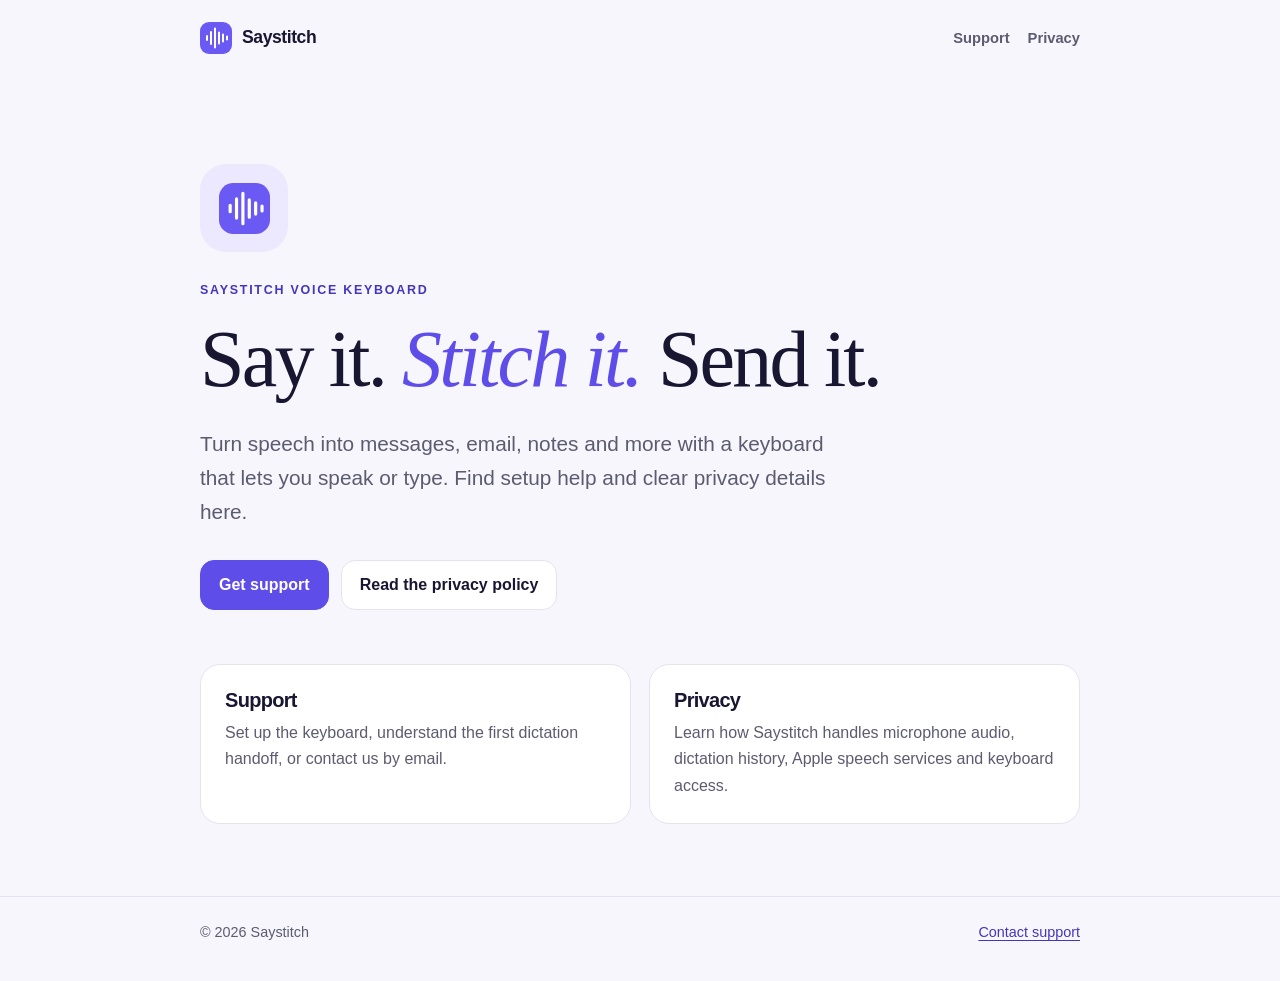
==== index.html @ cceb6fa2 "Add Saystitch support and privacy pages" ====
<!doctype html>
<html lang="en">
<head>
  <meta charset="utf-8">
  <meta name="viewport" content="width=device-width, initial-scale=1">
  <meta name="description" content="Saystitch support and privacy information for the voice keyboard.">
  <meta name="theme-color" content="#f7f6fc">
  <title>Saystitch — Support and Privacy</title>
  <link rel="icon" href="assets/waveform.svg" type="image/svg+xml">
  <link rel="stylesheet" href="assets/style.css">
</head>
<body>
  <header class="shell topbar">
    <a class="brand" href="index.html"><img src="assets/waveform.svg" alt=""><span>Saystitch</span></a>
    <nav class="nav" aria-label="Main navigation">
      <a href="support.html">Support</a>
      <a href="privacy.html">Privacy</a>
    </nav>
  </header>
  <main class="shell">
    <section class="hero" aria-labelledby="page-title">
      <div class="hero-mark"><img src="assets/waveform.svg" alt=""></div>
      <p class="eyebrow">Saystitch voice keyboard</p>
      <h1 id="page-title">Say it. <em>Stitch it.</em> Send it.</h1>
      <p class="lede">Turn speech into messages, email, notes and more with a keyboard that lets you speak or type. Find setup help and clear privacy details here.</p>
      <div class="actions">
        <a class="button primary" href="support.html">Get support</a>
        <a class="button" href="privacy.html">Read the privacy policy</a>
      </div>
    </section>
    <section class="grid" aria-label="Information">
      <a class="card" href="support.html">
        <h2>Support</h2>
        <p>Set up the keyboard, understand the first dictation handoff, or contact us by email.</p>
      </a>
      <a class="card" href="privacy.html">
        <h2>Privacy</h2>
        <p>Learn how Saystitch handles microphone audio, dictation history, Apple speech services and keyboard access.</p>
      </a>
    </section>
  </main>
  <footer class="footer"><div class="shell footer-inner"><p>© 2026 Saystitch</p><p><a href="mailto:mohsalahnassar@gmail.com">Contact support</a></p></div></footer>
</body>
</html>
---- assets/style.css ----
:root {
  color-scheme: light;
  --ink: #191631;
  --muted: #5d5b70;
  --violet: #5e4de8;
  --violet-dark: #4336bd;
  --lavender: #ece9ff;
  --paper: #f7f6fc;
  --line: #e5e3ef;
  font-family: -apple-system, BlinkMacSystemFont, "Segoe UI", sans-serif;
  font-synthesis: none;
  text-rendering: optimizeLegibility;
}

* { box-sizing: border-box; }
html { scroll-behavior: smooth; }
body { margin: 0; background: var(--paper); color: var(--ink); line-height: 1.65; }
a { color: var(--violet-dark); text-underline-offset: 0.18em; }
a:hover { color: var(--violet); }
a:focus-visible { outline: 3px solid var(--violet); outline-offset: 3px; border-radius: 4px; }
.shell { width: min(100% - 40px, 880px); margin-inline: auto; }
.topbar { display: flex; align-items: center; justify-content: space-between; gap: 24px; padding-block: 22px; }
.brand { display: inline-flex; align-items: center; gap: 10px; color: var(--ink); text-decoration: none; font-size: 1.1rem; font-weight: 700; letter-spacing: -0.025em; }
.brand img { width: 32px; height: 32px; }
.nav { display: flex; flex-wrap: wrap; gap: 18px; font-size: 0.92rem; font-weight: 600; }
.nav a { color: var(--muted); text-decoration: none; }
.nav a:hover, .nav a[aria-current="page"] { color: var(--violet-dark); }
.hero { padding: clamp(48px, 9vw, 88px) 0 46px; }
.eyebrow { margin: 0 0 12px; color: var(--violet-dark); font-size: 0.78rem; font-weight: 750; letter-spacing: 0.14em; text-transform: uppercase; }
h1, h2, h3 { line-height: 1.15; letter-spacing: -0.035em; }
h1 { max-width: 760px; margin: 0; font-family: Georgia, "Times New Roman", serif; font-size: clamp(2.7rem, 7vw, 5rem); font-weight: 500; }
h1 em { color: var(--violet); font-weight: 400; }
.lede { max-width: 660px; margin: 22px 0 0; color: var(--muted); font-size: clamp(1.1rem, 2.5vw, 1.3rem); }
.hero-mark { display: flex; align-items: center; justify-content: center; width: 88px; height: 88px; margin-bottom: 28px; border-radius: 26px; background: var(--lavender); }
.hero-mark img { width: 51px; height: 51px; }
.actions { display: flex; flex-wrap: wrap; gap: 12px; margin-top: 30px; }
.button { display: inline-flex; align-items: center; justify-content: center; min-height: 48px; padding: 11px 18px; border: 1px solid var(--line); border-radius: 14px; background: white; color: var(--ink); font-weight: 650; text-decoration: none; }
.button.primary { border-color: var(--violet); background: var(--violet); color: white; }
.button.primary:hover { background: var(--violet-dark); color: white; }
.grid { display: grid; grid-template-columns: repeat(2, minmax(0, 1fr)); gap: 18px; padding: 8px 0 72px; }
.card { display: block; padding: 24px; border: 1px solid var(--line); border-radius: 20px; background: white; color: inherit; text-decoration: none; transition: transform 160ms ease, border-color 160ms ease; }
.card:hover { transform: translateY(-2px); border-color: #c8c2fc; }
.card h2 { margin: 0 0 8px; font-size: 1.25rem; }
.card p { margin: 0; color: var(--muted); }
.content { max-width: 720px; padding: 30px 0 82px; }
.content h1 { font-size: clamp(2.5rem, 6vw, 4rem); }
.content h2 { margin: 42px 0 12px; font-size: 1.42rem; }
.content h3 { margin: 26px 0 8px; font-size: 1.08rem; }
.content p { margin: 12px 0; color: var(--muted); }
.content li { margin: 8px 0; color: var(--muted); }
.content strong { color: var(--ink); }
.notice { margin: 26px 0; padding: 18px 20px; border: 1px solid #dcd8ff; border-radius: 16px; background: var(--lavender); color: var(--ink); }
.notice p { margin: 0; color: inherit; }
.email { display: inline-block; margin-top: 5px; font-size: 1.1rem; font-weight: 650; }
.footer { border-top: 1px solid var(--line); padding: 24px 0 36px; color: var(--muted); font-size: 0.9rem; }
.footer-inner { display: flex; justify-content: space-between; gap: 20px; flex-wrap: wrap; }
.footer p { margin: 0; }
@media (max-width: 600px) {
  .shell { width: min(100% - 28px, 880px); }
  .topbar { align-items: flex-start; flex-direction: column; gap: 14px; }
  .grid { grid-template-columns: 1fr; padding-bottom: 52px; }
  .hero { padding-top: 42px; }
}
@media (prefers-reduced-motion: reduce) {
  html { scroll-behavior: auto; }
  *, *::before, *::after { transition-duration: 0.01ms !important; animation-duration: 0.01ms !important; animation-iteration-count: 1 !important; }
}
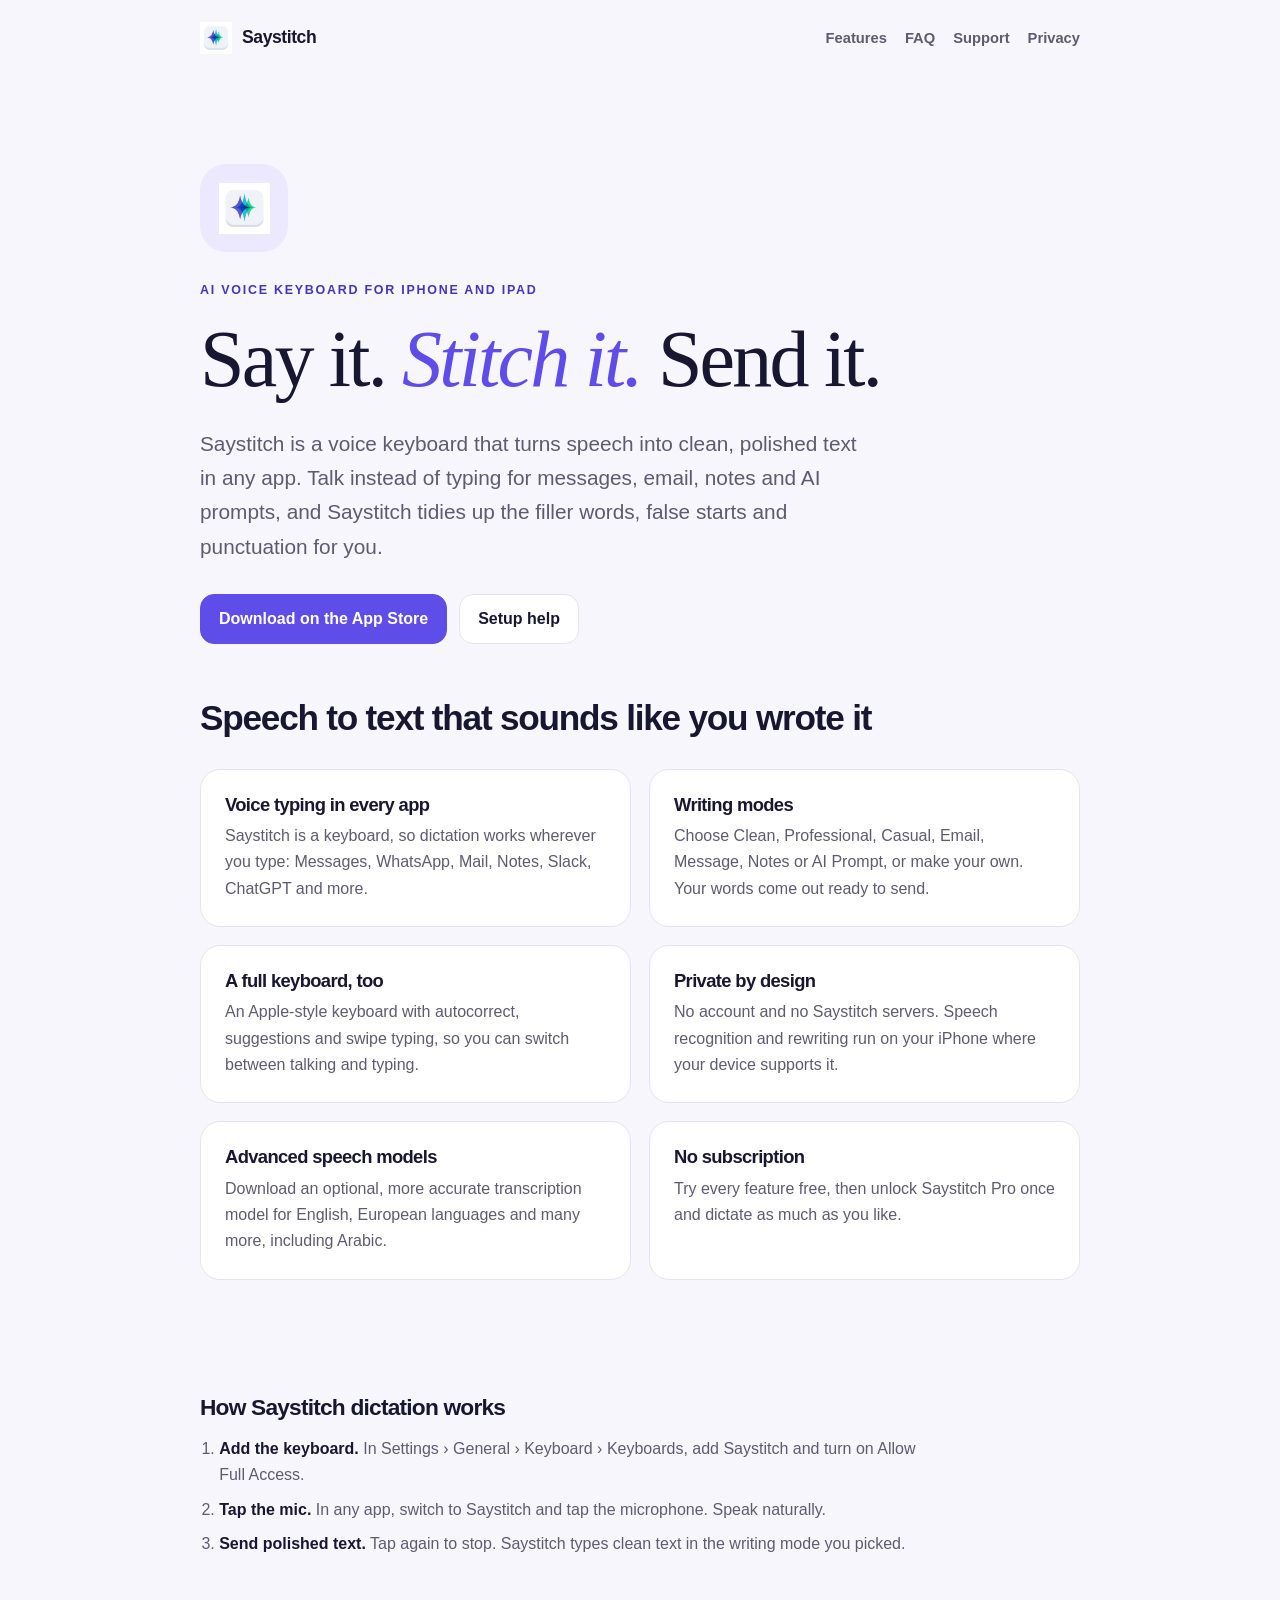
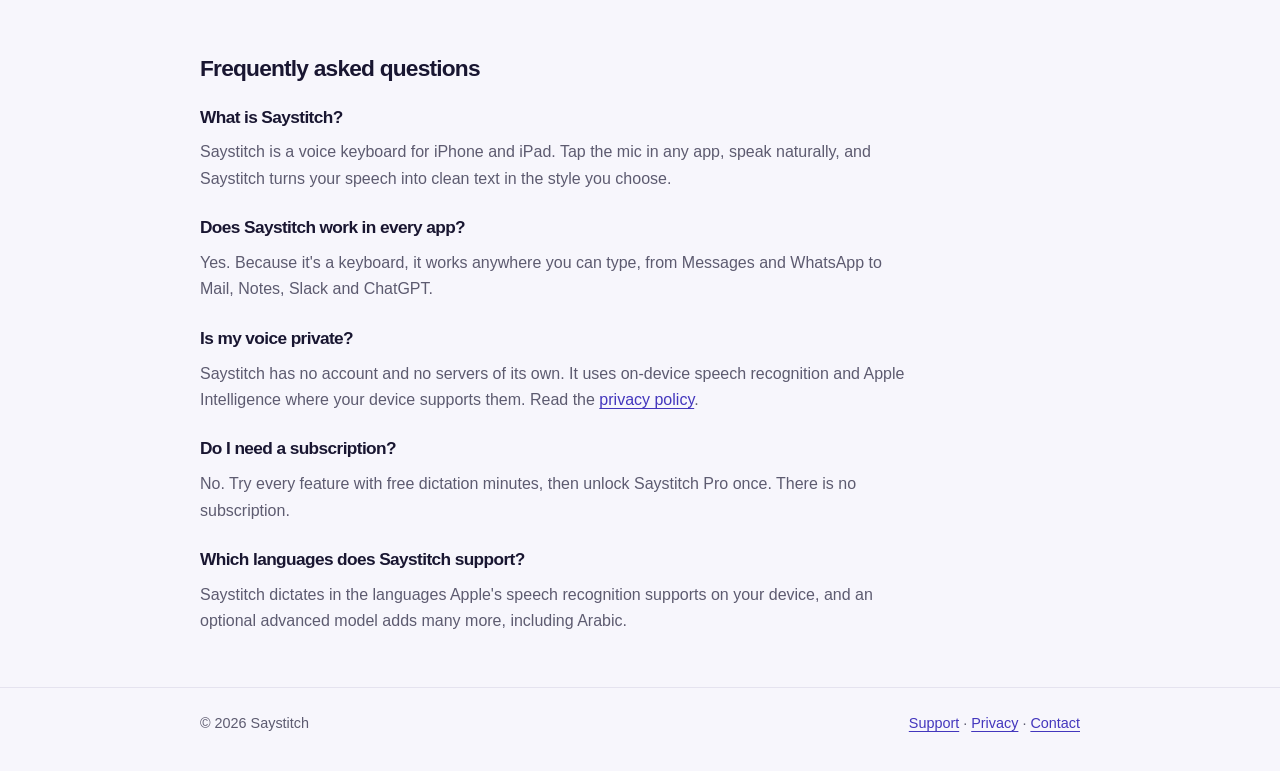
==== commit 32e01230: "SEO: landing page, meta and share tags, structured data, sitemap, new icon Co-Authored-By: Claude Op" ====
--- a/index.html
+++ b/index.html
@@ -3,42 +3,142 @@
 <head>
   <meta charset="utf-8">
   <meta name="viewport" content="width=device-width, initial-scale=1">
-  <meta name="description" content="Saystitch support and privacy information for the voice keyboard.">
+  <title>Saystitch – AI Voice Keyboard for iPhone: Speech to Text &amp; Dictation</title>
+  <meta name="description" content="Saystitch is an AI voice keyboard for iPhone and iPad. Dictate in any app and get clean, polished text: speech to text for messages, email, notes and AI prompts. Private, on-device, no subscription.">
+  <meta name="keywords" content="voice keyboard, AI keyboard, speech to text, dictation app, voice typing, voice to text iPhone, talk to text, transcribe, dictate, keyboard for iPhone">
+  <link rel="canonical" href="https://mohamedsalahnassar.github.io/saystitch-support-pages/">
+  <meta name="robots" content="index, follow">
   <meta name="theme-color" content="#f7f6fc">
-  <title>Saystitch — Support and Privacy</title>
-  <link rel="icon" href="assets/waveform.svg" type="image/svg+xml">
+  <meta name="apple-itunes-app" content="app-id=6834227107">
+
+  <meta property="og:type" content="website">
+  <meta property="og:site_name" content="Saystitch">
+  <meta property="og:title" content="Saystitch – AI Voice Keyboard: Speech to Text & Dictation">
+  <meta property="og:description" content="Speak in any app and send clean, polished text. A voice keyboard for iPhone and iPad with writing modes for messages, email, notes and AI prompts.">
+  <meta property="og:url" content="https://mohamedsalahnassar.github.io/saystitch-support-pages/">
+  <meta property="og:image" content="https://mohamedsalahnassar.github.io/saystitch-support-pages/assets/og-image.png">
+  <meta property="og:image:width" content="1200">
+  <meta property="og:image:height" content="630">
+  <meta name="twitter:card" content="summary_large_image">
+  <meta name="twitter:title" content="Saystitch – AI Voice Keyboard: Speech to Text & Dictation">
+  <meta name="twitter:description" content="Speak in any app and send clean, polished text. Voice typing for iPhone and iPad.">
+  <meta name="twitter:image" content="https://mohamedsalahnassar.github.io/saystitch-support-pages/assets/og-image.png">
+
+  <link rel="icon" href="assets/icon-180.png" type="image/png">
+  <link rel="apple-touch-icon" href="assets/icon-180.png">
   <link rel="stylesheet" href="assets/style.css">
+
+  <script type="application/ld+json">
+  {
+    "@context": "https://schema.org",
+    "@type": "MobileApplication",
+    "name": "Saystitch: AI Voice Keyboard",
+    "alternateName": "Saystitch",
+    "description": "AI voice keyboard for iPhone and iPad. Dictate in any app and get clean, polished text with speech to text, writing modes and private on-device processing.",
+    "operatingSystem": "iOS 26 or later",
+    "applicationCategory": "UtilitiesApplication",
+    "url": "https://mohamedsalahnassar.github.io/saystitch-support-pages/",
+    "downloadUrl": "https://apps.apple.com/app/id6834227107",
+    "installUrl": "https://apps.apple.com/app/id6834227107",
+    "image": "https://mohamedsalahnassar.github.io/saystitch-support-pages/assets/icon-512.png",
+    "offers": { "@type": "Offer", "price": "0", "priceCurrency": "USD", "description": "Free to try, with a one-time Saystitch Pro unlock." },
+    "author": { "@type": "Person", "name": "Mohamed Salah" }
+  }
+  </script>
+  <script type="application/ld+json">
+  {
+    "@context": "https://schema.org",
+    "@type": "FAQPage",
+    "mainEntity": [
+      { "@type": "Question", "name": "What is Saystitch?",
+        "acceptedAnswer": { "@type": "Answer", "text": "Saystitch is a voice keyboard for iPhone and iPad. Tap the mic in any app, speak naturally, and Saystitch turns your speech into clean text in the style you choose." } },
+      { "@type": "Question", "name": "Does Saystitch work in every app?",
+        "acceptedAnswer": { "@type": "Answer", "text": "Yes. Saystitch is a keyboard, so it works anywhere you can type: Messages, WhatsApp, Mail, Notes, Slack, ChatGPT and more." } },
+      { "@type": "Question", "name": "Is my voice private?",
+        "acceptedAnswer": { "@type": "Answer", "text": "Saystitch has no account and no servers of its own. It uses on-device speech recognition and Apple Intelligence where your device supports them." } },
+      { "@type": "Question", "name": "Do I need a subscription?",
+        "acceptedAnswer": { "@type": "Answer", "text": "No. You can try every feature with free dictation minutes, then unlock Saystitch Pro once. There is no subscription." } },
+      { "@type": "Question", "name": "Which languages does Saystitch support?",
+        "acceptedAnswer": { "@type": "Answer", "text": "Saystitch dictates in the languages Apple's speech recognition supports on your device, and an optional advanced model adds many more, including Arabic." } }
+    ]
+  }
+  </script>
 </head>
 <body>
   <header class="shell topbar">
-    <a class="brand" href="index.html"><img src="assets/waveform.svg" alt=""><span>Saystitch</span></a>
+    <a class="brand" href="./"><img src="assets/icon-180.png" alt="Saystitch app icon"><span>Saystitch</span></a>
     <nav class="nav" aria-label="Main navigation">
+      <a href="#features">Features</a>
+      <a href="#faq">FAQ</a>
       <a href="support.html">Support</a>
       <a href="privacy.html">Privacy</a>
     </nav>
   </header>
   <main class="shell">
     <section class="hero" aria-labelledby="page-title">
-      <div class="hero-mark"><img src="assets/waveform.svg" alt=""></div>
-      <p class="eyebrow">Saystitch voice keyboard</p>
+      <div class="hero-mark"><img src="assets/icon-180.png" alt=""></div>
+      <p class="eyebrow">AI voice keyboard for iPhone and iPad</p>
       <h1 id="page-title">Say it. <em>Stitch it.</em> Send it.</h1>
-      <p class="lede">Turn speech into messages, email, notes and more with a keyboard that lets you speak or type. Find setup help and clear privacy details here.</p>
+      <p class="lede">Saystitch is a voice keyboard that turns speech into clean, polished text in any app. Talk instead of typing for messages, email, notes and AI prompts, and Saystitch tidies up the filler words, false starts and punctuation for you.</p>
       <div class="actions">
-        <a class="button primary" href="support.html">Get support</a>
-        <a class="button" href="privacy.html">Read the privacy policy</a>
+        <a class="button primary" href="https://apps.apple.com/app/id6834227107">Download on the App Store</a>
+        <a class="button" href="support.html">Setup help</a>
       </div>
     </section>
-    <section class="grid" aria-label="Information">
-      <a class="card" href="support.html">
-        <h2>Support</h2>
-        <p>Set up the keyboard, understand the first dictation handoff, or contact us by email.</p>
-      </a>
-      <a class="card" href="privacy.html">
-        <h2>Privacy</h2>
-        <p>Learn how Saystitch handles microphone audio, dictation history, Apple speech services and keyboard access.</p>
-      </a>
+
+    <section id="features" aria-labelledby="features-title">
+      <h2 id="features-title" class="section-title">Speech to text that sounds like you wrote it</h2>
+      <div class="grid">
+        <article class="card">
+          <h3>Voice typing in every app</h3>
+          <p>Saystitch is a keyboard, so dictation works wherever you type: Messages, WhatsApp, Mail, Notes, Slack, ChatGPT and more.</p>
+        </article>
+        <article class="card">
+          <h3>Writing modes</h3>
+          <p>Choose Clean, Professional, Casual, Email, Message, Notes or AI Prompt, or make your own. Your words come out ready to send.</p>
+        </article>
+        <article class="card">
+          <h3>A full keyboard, too</h3>
+          <p>An Apple-style keyboard with autocorrect, suggestions and swipe typing, so you can switch between talking and typing.</p>
+        </article>
+        <article class="card">
+          <h3>Private by design</h3>
+          <p>No account and no Saystitch servers. Speech recognition and rewriting run on your iPhone where your device supports it.</p>
+        </article>
+        <article class="card">
+          <h3>Advanced speech models</h3>
+          <p>Download an optional, more accurate transcription model for English, European languages and many more, including Arabic.</p>
+        </article>
+        <article class="card">
+          <h3>No subscription</h3>
+          <p>Try every feature free, then unlock Saystitch Pro once and dictate as much as you like.</p>
+        </article>
+      </div>
+    </section>
+
+    <section class="content" id="how" aria-labelledby="how-title">
+      <h2 id="how-title">How Saystitch dictation works</h2>
+      <ol>
+        <li><strong>Add the keyboard.</strong> In Settings › General › Keyboard › Keyboards, add Saystitch and turn on Allow Full Access.</li>
+        <li><strong>Tap the mic.</strong> In any app, switch to Saystitch and tap the microphone. Speak naturally.</li>
+        <li><strong>Send polished text.</strong> Tap again to stop. Saystitch types clean text in the writing mode you picked.</li>
+      </ol>
+    </section>
+
+    <section class="content" id="faq" aria-labelledby="faq-title">
+      <h2 id="faq-title">Frequently asked questions</h2>
+      <h3>What is Saystitch?</h3>
+      <p>Saystitch is a voice keyboard for iPhone and iPad. Tap the mic in any app, speak naturally, and Saystitch turns your speech into clean text in the style you choose.</p>
+      <h3>Does Saystitch work in every app?</h3>
+      <p>Yes. Because it's a keyboard, it works anywhere you can type, from Messages and WhatsApp to Mail, Notes, Slack and ChatGPT.</p>
+      <h3>Is my voice private?</h3>
+      <p>Saystitch has no account and no servers of its own. It uses on-device speech recognition and Apple Intelligence where your device supports them. Read the <a href="privacy.html">privacy policy</a>.</p>
+      <h3>Do I need a subscription?</h3>
+      <p>No. Try every feature with free dictation minutes, then unlock Saystitch Pro once. There is no subscription.</p>
+      <h3>Which languages does Saystitch support?</h3>
+      <p>Saystitch dictates in the languages Apple's speech recognition supports on your device, and an optional advanced model adds many more, including Arabic.</p>
     </section>
   </main>
-  <footer class="footer"><div class="shell footer-inner"><p>© 2026 Saystitch</p><p><a href="mailto:mohsalahnassar@gmail.com">Contact support</a></p></div></footer>
+  <footer class="footer"><div class="shell footer-inner"><p>© 2026 Saystitch</p><p><a href="support.html">Support</a> · <a href="privacy.html">Privacy</a> · <a href="mailto:mohsalahnassar@gmail.com">Contact</a></p></div></footer>
 </body>
 </html>
--- a/assets/style.css
+++ b/assets/style.css
@@ -65,3 +65,8 @@
   html { scroll-behavior: auto; }
   *, *::before, *::after { transition-duration: 0.01ms !important; animation-duration: 0.01ms !important; animation-iteration-count: 1 !important; }
 }
+.section-title { margin: 8px 0 22px; font-size: clamp(1.6rem, 4vw, 2.2rem); }
+.card h3 { margin: 0 0 8px; font-size: 1.15rem; }
+article.card:hover { transform: none; border-color: var(--line); }
+.content ol { padding-left: 1.2em; }
+.content#how, .content#faq { padding-top: 0; padding-bottom: 40px; }
